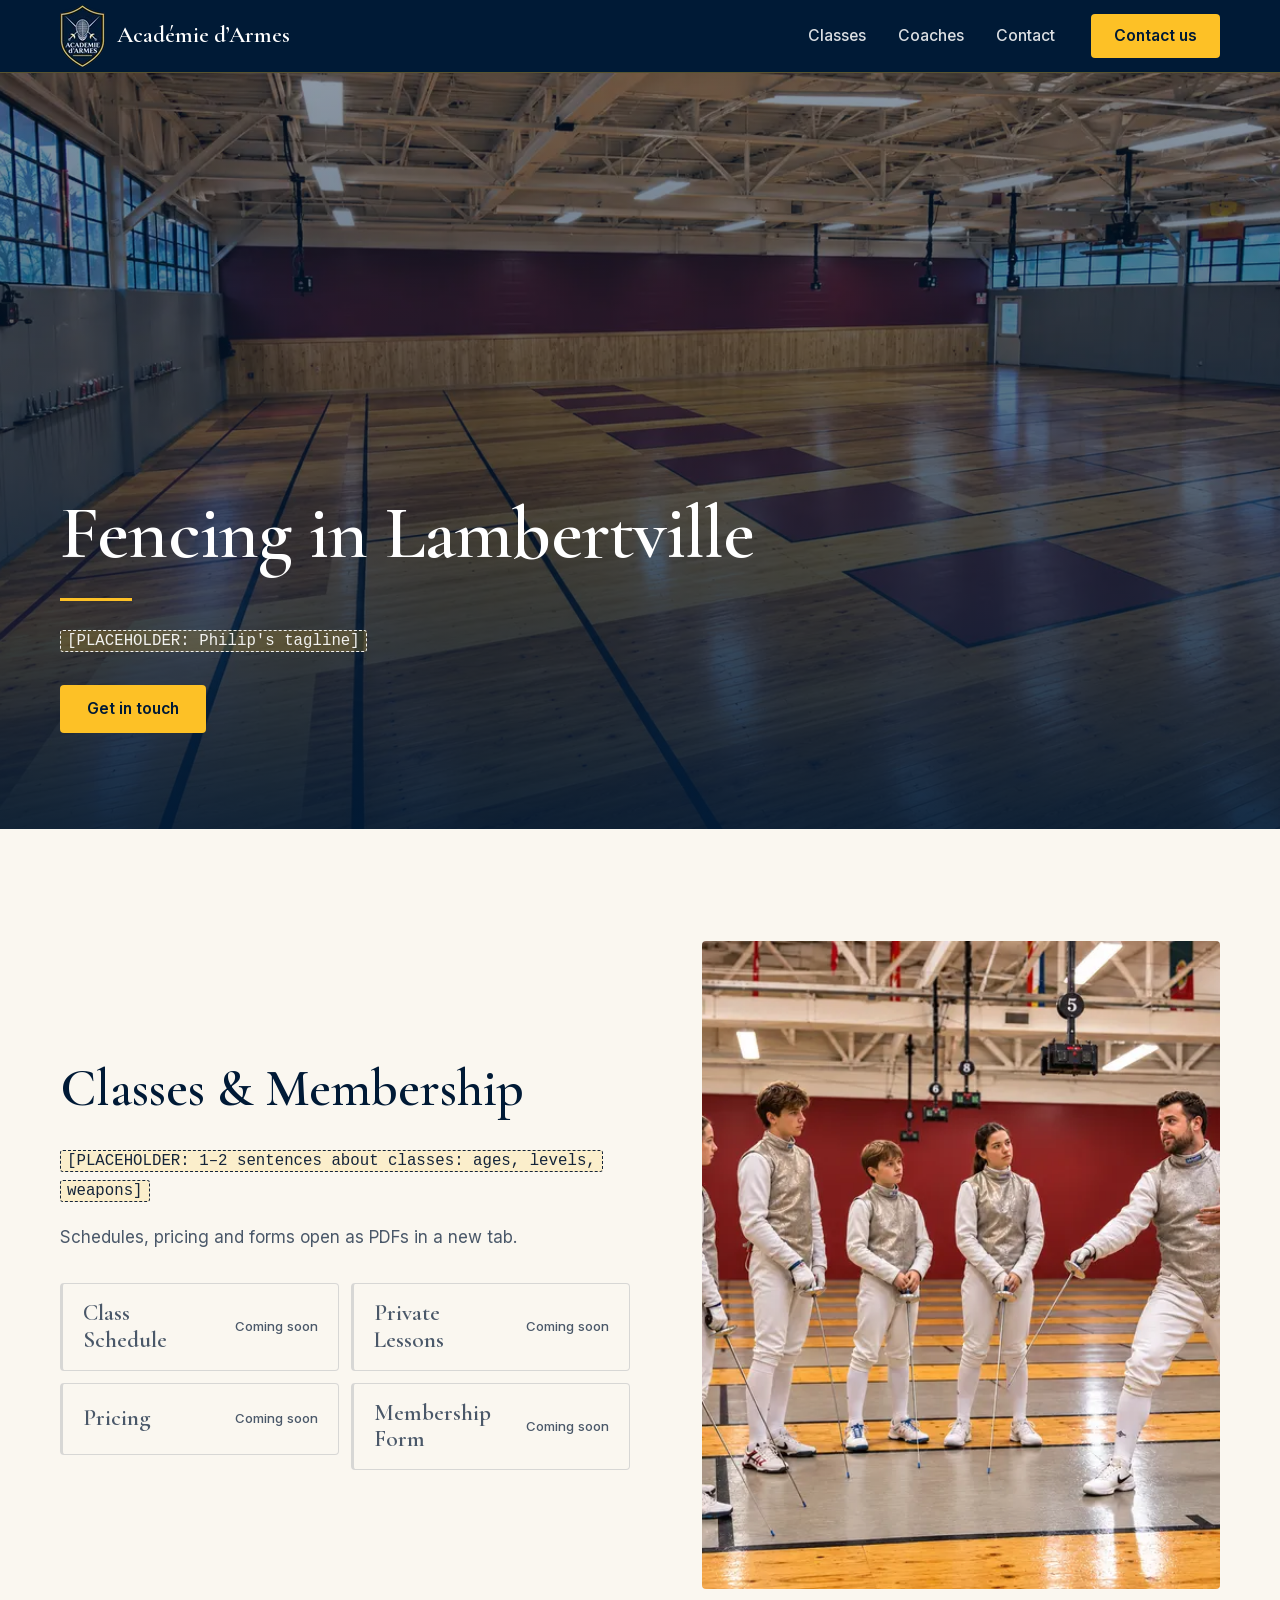
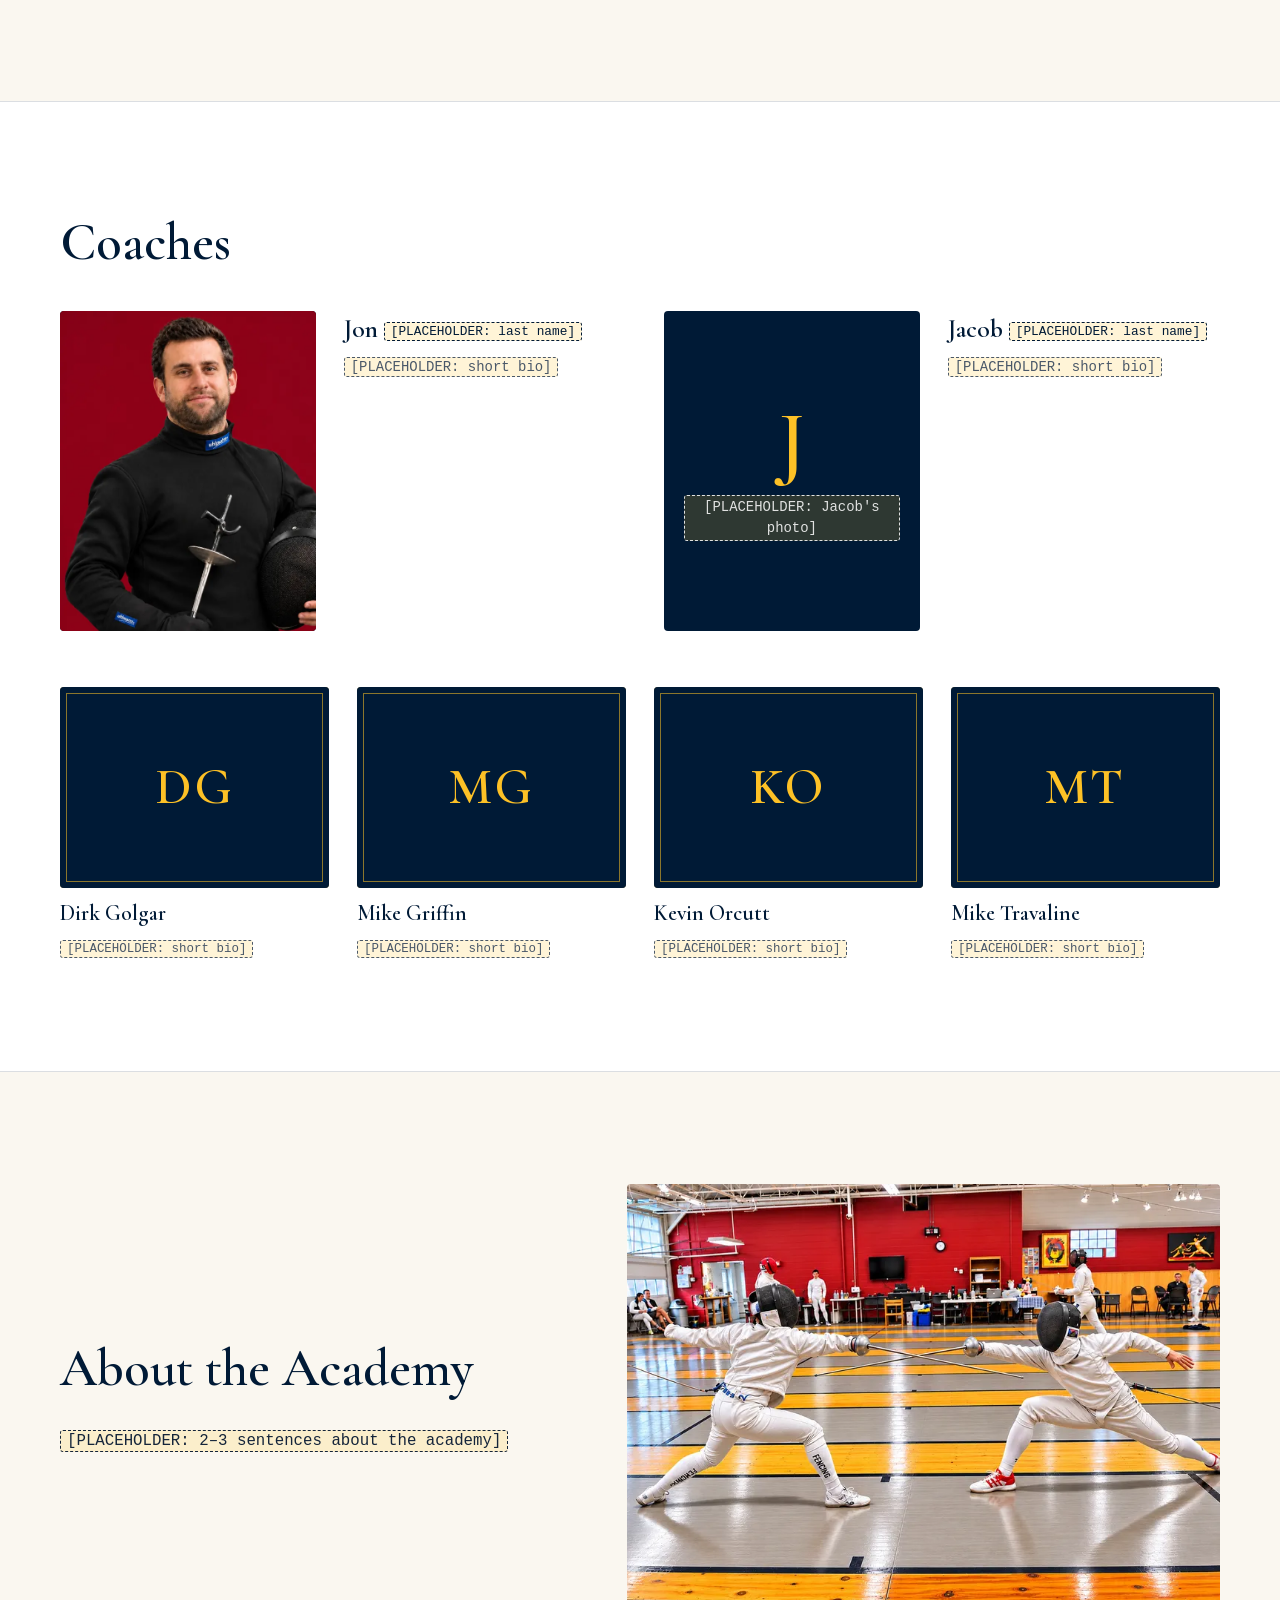
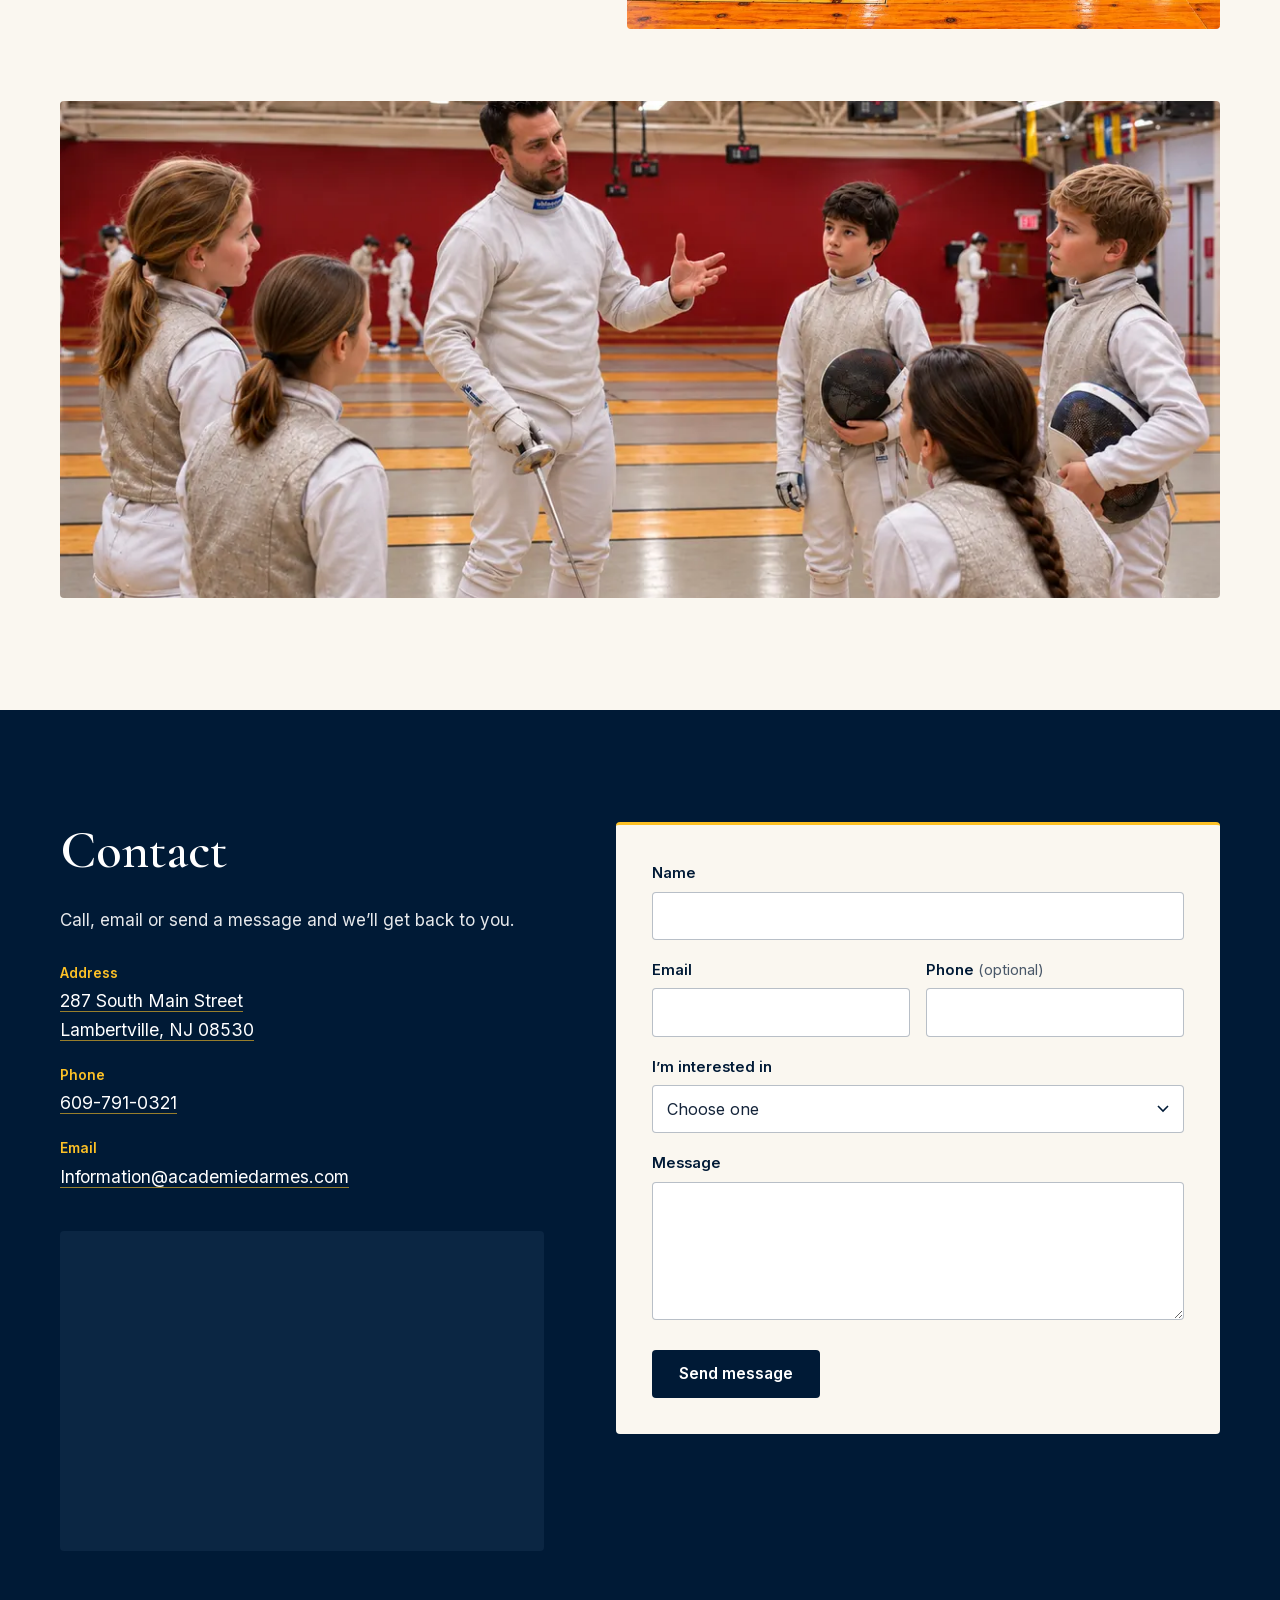
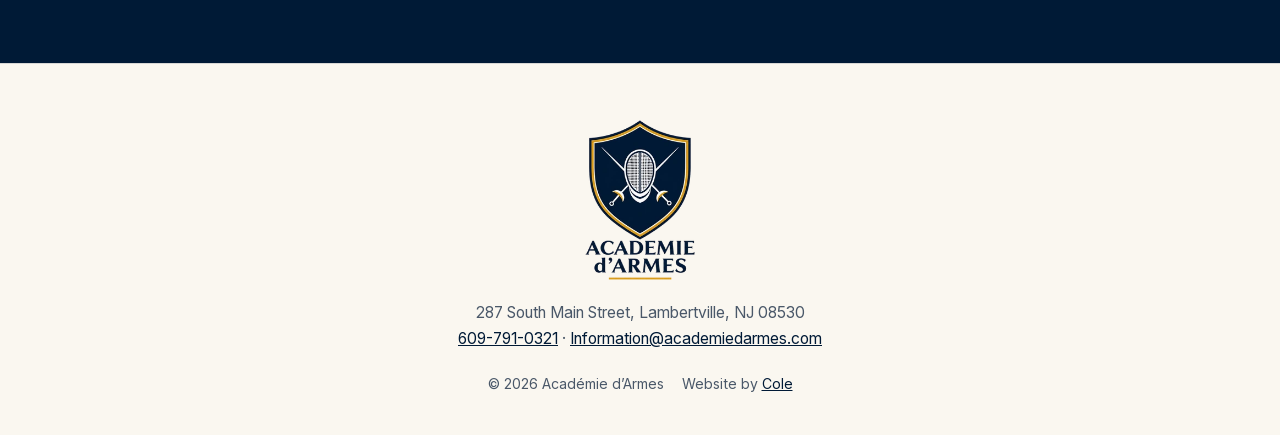
==== index.html @ bdf4c86f "Phase 1 single-page site for Académie d'Armes Header, hero, classes & membership docs, coaches, abou" ====
<!doctype html>
<html lang="en">
<head>
  <meta charset="utf-8">
  <meta name="viewport" content="width=device-width, initial-scale=1">
  <title>Fencing Classes in Lambertville, NJ | Académie d'Armes</title>
  <meta name="description" content="Académie d'Armes is a fencing academy at 287 South Main Street in Lambertville, NJ, offering group classes, private lessons and membership. Call 609-791-0321.">
  <link rel="canonical" href="https://academiedarmes.com/">
  <meta name="theme-color" content="#001A36">

  <!-- Open Graph / social share -->
  <meta property="og:type" content="website">
  <meta property="og:site_name" content="Académie d'Armes">
  <meta property="og:title" content="Fencing in Lambertville, NJ | Académie d'Armes">
  <meta property="og:description" content="Group classes, private lessons and membership at Académie d'Armes, 287 South Main Street, Lambertville, NJ.">
  <meta property="og:url" content="https://academiedarmes.com/">
  <meta property="og:image" content="https://academiedarmes.com/assets/img/og-share.jpg">
  <meta property="og:image:width" content="1200">
  <meta property="og:image:height" content="630">
  <meta property="og:image:alt" content="Académie d'Armes shield logo over the fencing hall">
  <meta name="twitter:card" content="summary_large_image">

  <!-- Icons -->
  <link rel="icon" type="image/png" sizes="32x32" href="/favicon-32.png">
  <link rel="icon" type="image/png" sizes="192x192" href="/icon-192.png">
  <link rel="apple-touch-icon" href="/apple-touch-icon.png">
  <link rel="manifest" href="/site.webmanifest">

  <!-- Fonts (self-hosted, see assets/fonts/) -->
  <link rel="preload" href="assets/fonts/cormorant-garamond-latin.woff2" as="font" type="font/woff2" crossorigin>
  <link rel="preload" href="assets/fonts/inter-latin.woff2" as="font" type="font/woff2" crossorigin>

  <link rel="preload" as="image" type="image/webp"
        imagesrcset="assets/img/facility-empty-gym-640.webp 640w, assets/img/facility-empty-gym-960.webp 960w, assets/img/facility-empty-gym-1280.webp 1280w, assets/img/facility-empty-gym-1672.webp 1672w"
        imagesizes="100vw" fetchpriority="high">
  <link rel="stylesheet" href="css/styles.css">

  <script type="application/ld+json">
  {
    "@context": "https://schema.org",
    "@type": "SportsActivityLocation",
    "name": "Académie d'Armes",
    "url": "https://academiedarmes.com/",
    "image": "https://academiedarmes.com/assets/img/og-share.jpg",
    "logo": "https://academiedarmes.com/assets/logo/logo-shield-transparent.png",
    "telephone": "+1-609-791-0321",
    "email": "Information@academiedarmes.com",
    "address": {
      "@type": "PostalAddress",
      "streetAddress": "287 South Main Street",
      "addressLocality": "Lambertville",
      "addressRegion": "NJ",
      "postalCode": "08530",
      "addressCountry": "US"
    },
    "hasMap": "https://www.google.com/maps/search/?api=1&query=287+South+Main+Street+Lambertville+NJ+08530"
  }
  </script>
</head>
<body>
  <a class="skip-link" href="#main">Skip to content</a>

  <!-- ===================== HEADER ===================== -->
  <header class="site-header" id="top">
    <div class="container header-inner">
      <a class="brand" href="#top" aria-label="Académie d'Armes, back to top">
        <img src="assets/img/logo-shield-128.webp"
             srcset="assets/img/logo-shield-64.webp 1x, assets/img/logo-shield-128.webp 2x, assets/img/logo-shield-192.webp 3x"
             width="45" height="64" alt="">
        <span class="brand-name">Académie d’Armes</span>
      </a>

      <button class="nav-toggle" type="button" aria-expanded="false" aria-controls="site-nav">
        <span class="nav-toggle-bars" aria-hidden="true"></span>
        <span class="visually-hidden">Menu</span>
      </button>

      <nav class="site-nav" id="site-nav" aria-label="Main">
        <ul>
          <li><a href="#classes">Classes</a></li>
          <li><a href="#coaches">Coaches</a></li>
          <li><a href="#contact">Contact</a></li>
        </ul>
        <a class="btn btn-gold header-cta" href="#contact">Contact us</a>
      </nav>
    </div>
  </header>

  <main id="main">

    <!-- ===================== HERO ===================== -->
    <section class="hero" aria-labelledby="hero-title">
      <img class="hero-img"
           src="assets/img/facility-empty-gym-1280.webp"
           srcset="assets/img/facility-empty-gym-640.webp 640w, assets/img/facility-empty-gym-960.webp 960w, assets/img/facility-empty-gym-1280.webp 1280w, assets/img/facility-empty-gym-1672.webp 1672w"
           sizes="100vw" width="1672" height="941" fetchpriority="high"
           alt="The fencing hall at Académie d'Armes: a wide wooden floor marked with fencing strips under high windows">
      <div class="container hero-content">
        <h1 id="hero-title">Fencing in Lambertville</h1>
        <span class="hero-rule" aria-hidden="true"></span>
        <p class="hero-tagline"><span class="ph">[PLACEHOLDER: Philip's tagline]</span></p>
        <a class="btn btn-gold" href="#contact">Get in touch</a>
      </div>
    </section>

    <!-- ===================== CLASSES & MEMBERSHIP ===================== -->
    <section class="section classes" id="classes" aria-labelledby="classes-title">
      <div class="container classes-grid">
        <div class="classes-copy">
          <h2 id="classes-title">Classes &amp; Membership</h2>
          <p class="lede"><span class="ph">[PLACEHOLDER: 1–2 sentences about classes: ages, levels, weapons]</span></p>
          <p class="muted">Schedules, pricing and forms open as PDFs in a new tab.</p>

          <!--
            Document buttons. To publish a document, drop the PDF into assets/docs/
            using the exact filename below. Missing files show "Coming soon" automatically.
          -->
          <ul class="doc-list">
            <li><a class="doc-link" href="assets/docs/schedule.pdf" target="_blank" rel="noopener" data-doc>
              <span class="doc-title">Class Schedule</span><span class="doc-status">PDF</span></a></li>
            <li><a class="doc-link" href="assets/docs/private-lessons.pdf" target="_blank" rel="noopener" data-doc>
              <span class="doc-title">Private Lessons</span><span class="doc-status">PDF</span></a></li>
            <li><a class="doc-link" href="assets/docs/pricing.pdf" target="_blank" rel="noopener" data-doc>
              <span class="doc-title">Pricing</span><span class="doc-status">PDF</span></a></li>
            <li><a class="doc-link" href="assets/docs/membership-form.pdf" target="_blank" rel="noopener" data-doc>
              <span class="doc-title">Membership Form</span><span class="doc-status">PDF</span></a></li>
          </ul>
        </div>

        <figure class="classes-photo">
          <img src="assets/img/coach-group-2-800.webp"
               srcset="assets/img/coach-group-2-480.webp 480w, assets/img/coach-group-2-800.webp 800w, assets/img/coach-group-2-1200.webp 1200w, assets/img/coach-group-2-1448.webp 1448w"
               sizes="(min-width: 960px) 520px, 100vw" width="1448" height="1086" loading="lazy" decoding="async"
               alt="A coach demonstrating technique to a line of young fencers in whites holding foils">
        </figure>
      </div>
    </section>

    <!-- ===================== COACHES ===================== -->
    <section class="section coaches" id="coaches" aria-labelledby="coaches-title">
      <div class="container">
        <h2 id="coaches-title">Coaches</h2>

        <!--
          COACH CARDS: edit names/bios directly below. Each card is one <article class="coach">.
          Photo cards use .coach-photo; cards without a photo use .coach-mono (initials).
        -->
        <div class="coach-grid coach-grid--lead">
          <article class="coach">
            <!-- TODO(Cole): headshot is UNCONFIRMED. It may be Jon or Jacob. Placed on Jon's card
                 until confirmed. If it's Jacob, move this <img> to Jacob's card. -->
            <div class="coach-photo">
              <img src="assets/img/coach-headshot-tbd-616.webp"
                   srcset="assets/img/coach-headshot-tbd-320.webp 320w, assets/img/coach-headshot-tbd-616.webp 616w"
                   sizes="(min-width: 700px) 340px, 90vw" width="616" height="890" loading="lazy" decoding="async"
                   alt="Coach portrait in a black fencing jacket, holding a foil and mask">
            </div>
            <h3>Jon <span class="ph">[PLACEHOLDER: last name]</span></h3>
            <p><span class="ph">[PLACEHOLDER: short bio]</span></p>
          </article>

          <article class="coach">
            <div class="coach-photo coach-photo--empty">
              <span class="mono-initials" aria-hidden="true">J</span>
              <span class="ph">[PLACEHOLDER: Jacob's photo]</span>
            </div>
            <h3>Jacob <span class="ph">[PLACEHOLDER: last name]</span></h3>
            <p><span class="ph">[PLACEHOLDER: short bio]</span></p>
          </article>
        </div>

        <div class="coach-grid coach-grid--rest">
          <article class="coach coach--small">
            <div class="coach-mono" aria-hidden="true">DG</div>
            <h3>Dirk Golgar</h3>
            <p><span class="ph">[PLACEHOLDER: short bio]</span></p>
          </article>
          <article class="coach coach--small">
            <div class="coach-mono" aria-hidden="true">MG</div>
            <h3>Mike Griffin</h3>
            <p><span class="ph">[PLACEHOLDER: short bio]</span></p>
          </article>
          <article class="coach coach--small">
            <div class="coach-mono" aria-hidden="true">KO</div>
            <h3>Kevin Orcutt</h3>
            <p><span class="ph">[PLACEHOLDER: short bio]</span></p>
          </article>
          <article class="coach coach--small">
            <div class="coach-mono" aria-hidden="true">MT</div>
            <h3>Mike Travaline</h3>
            <p><span class="ph">[PLACEHOLDER: short bio]</span></p>
          </article>
        </div>
      </div>
    </section>

    <!-- ===================== ABOUT ===================== -->
    <section class="section about" id="about" aria-labelledby="about-title">
      <div class="container about-grid">
        <div class="about-copy">
          <h2 id="about-title">About the Academy</h2>
          <p class="lede"><span class="ph">[PLACEHOLDER: 2–3 sentences about the academy]</span></p>
        </div>
        <figure class="about-photo">
          <img src="assets/img/fencers-lunge-800.webp"
               srcset="assets/img/fencers-lunge-480.webp 480w, assets/img/fencers-lunge-800.webp 800w, assets/img/fencers-lunge-1200.webp 1200w, assets/img/fencers-lunge-1448.webp 1448w"
               sizes="(min-width: 960px) 600px, 100vw" width="1448" height="1086" loading="lazy" decoding="async"
               alt="Two fencers in full gear lunging toward each other on a fencing strip">
        </figure>
      </div>
      <div class="container">
        <figure class="about-wide">
          <img src="assets/img/coach-group-1-1200.webp"
               srcset="assets/img/coach-group-1-480.webp 480w, assets/img/coach-group-1-800.webp 800w, assets/img/coach-group-1-1200.webp 1200w, assets/img/coach-group-1-1446.webp 1446w"
               sizes="(min-width: 1200px) 1120px, 100vw" width="1446" height="1087" loading="lazy" decoding="async"
               alt="A coach talking with a small group of young fencers in whites on the fencing floor">
        </figure>
      </div>
    </section>

    <!-- ===================== CONTACT ===================== -->
    <section class="section contact" id="contact" aria-labelledby="contact-title">
      <div class="container contact-grid">
        <div class="contact-info">
          <h2 id="contact-title">Contact</h2>
          <p>Call, email or send a message and we’ll get back to you.</p>
          <dl class="contact-list">
            <div>
              <dt>Address</dt>
              <dd><a href="https://www.google.com/maps/search/?api=1&amp;query=287+South+Main+Street+Lambertville+NJ+08530" target="_blank" rel="noopener">287 South Main Street<br>Lambertville, NJ 08530</a></dd>
            </div>
            <div>
              <dt>Phone</dt>
              <dd><a href="tel:+16097910321">609-791-0321</a></dd>
            </div>
            <div>
              <dt>Email</dt>
              <dd><a href="mailto:Information@academiedarmes.com">Information@academiedarmes.com</a></dd>
            </div>
          </dl>
        </div>

        <div class="contact-form-wrap">
          <form class="contact-form" id="contact-form" novalidate>
            <!-- Honeypot: humans never see or fill this. Web3Forms drops submissions where it's checked. -->
            <input type="checkbox" name="botcheck" class="hp" tabindex="-1" autocomplete="off" aria-hidden="true">

            <div class="field">
              <label for="f-name">Name</label>
              <input id="f-name" name="name" type="text" autocomplete="name" required>
              <p class="field-error" id="f-name-err" hidden></p>
            </div>
            <div class="field-row">
              <div class="field">
                <label for="f-email">Email</label>
                <input id="f-email" name="email" type="email" autocomplete="email" required>
                <p class="field-error" id="f-email-err" hidden></p>
              </div>
              <div class="field">
                <label for="f-phone">Phone <span class="optional">(optional)</span></label>
                <input id="f-phone" name="phone" type="tel" autocomplete="tel">
                <p class="field-error" id="f-phone-err" hidden></p>
              </div>
            </div>
            <div class="field">
              <label for="f-interest">I’m interested in</label>
              <select id="f-interest" name="interest" required>
                <option value="" selected disabled>Choose one</option>
                <option>Group classes</option>
                <option>Private lessons</option>
                <option>Membership</option>
                <option>Something else</option>
              </select>
              <p class="field-error" id="f-interest-err" hidden></p>
            </div>
            <div class="field">
              <label for="f-message">Message</label>
              <textarea id="f-message" name="message" rows="5" required></textarea>
              <p class="field-error" id="f-message-err" hidden></p>
            </div>

            <button class="btn btn-navy" type="submit">Send message</button>
            <p class="form-status" id="form-status" role="status" aria-live="polite" hidden></p>
          </form>
        </div>

        <div class="contact-map">
          <iframe title="Map of 287 South Main Street, Lambertville, NJ"
                  src="https://www.google.com/maps?q=287+South+Main+Street,+Lambertville,+NJ+08530&amp;output=embed"
                  loading="lazy" referrerpolicy="no-referrer-when-downgrade"></iframe>
        </div>
      </div>
    </section>
  </main>

  <!-- ===================== FOOTER ===================== -->
  <footer class="site-footer">
    <div class="container footer-inner">
      <img class="footer-logo" src="assets/img/logo-stacked-200.webp"
           srcset="assets/img/logo-stacked-200.webp 1x, assets/img/logo-stacked-400.webp 2x"
           width="120" height="175" loading="lazy" decoding="async" alt="Académie d'Armes">
      <address class="footer-contact">
        287 South Main Street, Lambertville, NJ 08530<br>
        <a href="tel:+16097910321">609-791-0321</a> · <a href="mailto:Information@academiedarmes.com">Information@academiedarmes.com</a>
      </address>
      <p class="footer-meta">
        <span>© <span id="year">2026</span> Académie d’Armes</span>
        <span class="footer-credit">Website by <a href="https://colecanbuildsites.com" target="_blank" rel="noopener">Cole</a></span>
      </p>
    </div>
  </footer>

  <script src="js/config.js"></script>
  <script src="js/main.js" defer></script>
</body>
</html>
---- css/styles.css ----
/* =========================================================
   Académie d'Armes: styles
   Colors sampled from the logo files:
     navy  #001A36  (shield field)
     gold  #FDC126  (shield border, on dark backgrounds)
     gold-deep #D99A18 (stacked logo rule, lines/borders on light backgrounds)
   ========================================================= */

:root {
  --navy: #001A36;
  --navy-90: #0B2643;
  --navy-80: #18324F;
  --gold: #FDC126;
  --gold-deep: #D99A18;
  --ivory: #FAF7F0;
  --white: #FFFFFF;
  --ink: #14243A;
  --muted: #4A5869;
  --line: rgba(0, 26, 54, 0.14);
  --error: #A3261C;

  --serif: "Cormorant Garamond", "Libre Caslon Text", Georgia, "Times New Roman", serif;
  --sans: "Inter", system-ui, -apple-system, "Segoe UI", Roboto, sans-serif;

  --container: 1160px;
  --gutter: 20px;
  --section-y: 72px;
  --radius: 4px;
  --header-h: 72px;
}

@media (min-width: 768px) {
  :root { --gutter: 32px; --section-y: 112px; }
}

/* ---------- Fonts (self-hosted variable fonts, latin subset, SIL Open Font License) ---------- */
@font-face {
  font-family: "Cormorant Garamond";
  font-style: normal;
  font-weight: 300 700;
  font-display: swap;
  src: url("../assets/fonts/cormorant-garamond-latin.woff2") format("woff2");
}
@font-face {
  font-family: "Inter";
  font-style: normal;
  font-weight: 100 900;
  font-display: swap;
  src: url("../assets/fonts/inter-latin.woff2") format("woff2");
}

/* ---------- Base ---------- */
*, *::before, *::after { box-sizing: border-box; }
html { scroll-behavior: smooth; scroll-padding-top: var(--header-h); -webkit-text-size-adjust: 100%; }
@media (prefers-reduced-motion: reduce) { html { scroll-behavior: auto; } }

body {
  margin: 0;
  background: var(--ivory);
  color: var(--ink);
  font-family: var(--sans);
  font-size: 1.0625rem;
  line-height: 1.65;
  -webkit-font-smoothing: antialiased;
}

img { display: block; max-width: 100%; height: auto; }
figure { margin: 0; }
a { color: inherit; }

h1, h2, h3 {
  font-family: var(--serif);
  font-weight: 600;
  line-height: 1.1;
  color: var(--navy);
  margin: 0 0 0.5em;
}
h1 { font-size: clamp(2.75rem, 8vw, 4.75rem); letter-spacing: -0.01em; }
h2 { font-size: clamp(2.25rem, 5vw, 3.25rem); }
h3 { font-size: 1.6rem; }
p { margin: 0 0 1em; }

.container {
  width: 100%;
  max-width: calc(var(--container) + var(--gutter) * 2);
  margin-inline: auto;
  padding-inline: var(--gutter);
}

.section { padding-block: var(--section-y); }
.lede { font-size: 1.2rem; line-height: 1.6; }
.muted { color: var(--muted); }

.visually-hidden {
  position: absolute !important; width: 1px; height: 1px; padding: 0; margin: -1px;
  overflow: hidden; clip: rect(0 0 0 0); white-space: nowrap; border: 0;
}

.skip-link {
  position: absolute; left: 12px; top: -60px; z-index: 100;
  background: var(--gold); color: var(--navy); padding: 10px 14px; font-weight: 600;
}
.skip-link:focus { top: 12px; }

:focus-visible { outline: 2px solid var(--gold-deep); outline-offset: 3px; }

/* Visible content placeholders, for Cole to fill in. */
.ph {
  display: inline;
  font-family: ui-monospace, SFMono-Regular, Menlo, monospace;
  font-size: 0.82em;
  font-weight: 400;
  letter-spacing: 0;
  line-height: 1.5;
  padding: 1px 6px;
  border: 1px dashed currentColor;
  border-radius: 3px;
  background: rgba(253, 193, 38, 0.18);
  -webkit-box-decoration-break: clone;
  box-decoration-break: clone;
}

/* ---------- Buttons ---------- */
.btn {
  display: inline-flex; align-items: center; justify-content: center;
  min-height: 48px; padding: 0 26px;
  font: 600 0.98rem/1 var(--sans);
  text-decoration: none; border: 1px solid transparent; border-radius: var(--radius);
  cursor: pointer; transition: background-color .2s, color .2s, border-color .2s;
}
.btn-gold { background: var(--gold); color: var(--navy); }
.btn-gold:hover { background: #FFD25A; }
.btn-navy { background: var(--navy); color: var(--white); }
.btn-navy:hover { background: var(--navy-80); }
.btn[disabled] { opacity: .6; cursor: progress; }

/* ---------- Header ---------- */
.site-header {
  position: sticky; top: 0; z-index: 50;
  background: var(--navy);
  color: var(--white);
  border-bottom: 1px solid rgba(253, 193, 38, 0.35);
}
.header-inner {
  display: flex; align-items: center; justify-content: space-between;
  min-height: var(--header-h);
  gap: 16px;
}
.brand { display: flex; align-items: center; gap: 12px; text-decoration: none; }
.brand img { width: 40px; height: auto; }
.brand-name { font-family: var(--serif); font-size: 1.45rem; font-weight: 600; color: var(--white); line-height: 1; }

.nav-toggle {
  display: inline-flex; align-items: center; justify-content: center;
  width: 48px; height: 48px; margin-right: -10px;
  background: none; border: 0; color: var(--white); cursor: pointer;
}
.nav-toggle-bars, .nav-toggle-bars::before, .nav-toggle-bars::after {
  display: block; width: 24px; height: 2px; background: currentColor; border-radius: 1px;
  transition: transform .25s, opacity .2s;
}
.nav-toggle-bars { position: relative; }
.nav-toggle-bars::before, .nav-toggle-bars::after { content: ""; position: absolute; left: 0; }
.nav-toggle-bars::before { top: -7px; }
.nav-toggle-bars::after { top: 7px; }
.nav-toggle[aria-expanded="true"] .nav-toggle-bars { background: transparent; }
.nav-toggle[aria-expanded="true"] .nav-toggle-bars::before { transform: translateY(7px) rotate(45deg); }
.nav-toggle[aria-expanded="true"] .nav-toggle-bars::after { transform: translateY(-7px) rotate(-45deg); }

.site-nav {
  position: absolute; left: 0; right: 0; top: 100%;
  background: var(--navy);
  border-bottom: 1px solid rgba(253, 193, 38, 0.35);
  padding: 8px var(--gutter) 24px;
  display: none;
}
.site-nav.is-open { display: block; }
.site-nav ul { list-style: none; margin: 0 0 16px; padding: 0; }
.site-nav li a {
  display: block; padding: 14px 0;
  font-family: var(--serif); font-size: 1.6rem; font-weight: 500;
  color: var(--white); text-decoration: none;
  border-bottom: 1px solid rgba(255, 255, 255, 0.1);
}
.site-nav .header-cta { width: 100%; }

@media (min-width: 860px) {
  .nav-toggle { display: none; }
  .site-nav {
    position: static; display: flex !important; align-items: center; gap: 36px;
    padding: 0; background: none; border: 0;
  }
  .site-nav ul { display: flex; gap: 32px; margin: 0; }
  .site-nav li a {
    padding: 6px 0; border: 0;
    font-family: var(--sans); font-size: 0.98rem; font-weight: 500;
    color: rgba(255, 255, 255, 0.86);
  }
  .site-nav li a:hover { color: var(--gold); }
  .site-nav .header-cta { width: auto; min-height: 44px; padding: 0 22px; }
  .brand img { width: 45px; }
}

/* ---------- Hero ---------- */
.hero {
  position: relative;
  min-height: min(78svh, 680px);
  display: flex; align-items: flex-end;
  background: var(--navy);
  color: var(--white);
  overflow: hidden;
}
.hero-img {
  position: absolute; inset: 0;
  width: 100%; height: 100%; object-fit: cover; object-position: 50% 60%;
}
.hero::after {
  content: ""; position: absolute; inset: 0;
  background: linear-gradient(to top, rgba(0, 26, 54, 0.92) 0%, rgba(0, 26, 54, 0.62) 55%, rgba(0, 26, 54, 0.45) 100%);
}
.hero-content { position: relative; z-index: 1; padding-block: 72px 64px; }
.hero h1 { color: var(--white); margin-bottom: 0.3em; }
.hero-rule { display: block; width: 72px; height: 3px; background: var(--gold); margin-bottom: 22px; }
.hero-tagline { font-size: 1.2rem; max-width: 36ch; margin-bottom: 30px; color: rgba(255, 255, 255, 0.92); }
@media (min-width: 768px) {
  .hero { min-height: min(84vh, 760px); }
  .hero-content { padding-block: 120px 96px; }
}

/* ---------- Classes ---------- */
.classes-grid { display: grid; gap: 48px; }
.doc-list {
  list-style: none; padding: 0; margin: 32px 0 0;
  display: grid; gap: 12px;
}
.doc-link {
  display: flex; align-items: center; justify-content: space-between; gap: 16px;
  min-height: 72px; padding: 16px 20px;
  background: var(--white);
  border: 1px solid var(--line);
  border-left: 3px solid var(--navy);
  border-radius: var(--radius);
  text-decoration: none;
  transition: border-color .2s, background-color .2s;
}
.doc-link:hover { border-color: var(--gold-deep); border-left-color: var(--gold-deep); }
.doc-title { font-family: var(--serif); font-size: 1.45rem; font-weight: 600; color: var(--navy); line-height: 1.15; }
.doc-status {
  flex-shrink: 0;
  font-size: 0.82rem; font-weight: 600; color: var(--navy);
  display: inline-flex; align-items: center; gap: 6px;
}
.doc-status::after { content: "↗"; font-size: 1rem; }
.doc-link.is-missing { background: transparent; border-left-color: var(--line); cursor: default; }
.doc-link.is-missing:hover { border-color: var(--line); }
.doc-link.is-missing .doc-title { color: var(--muted); }
.doc-link.is-missing .doc-status { color: var(--muted); font-weight: 500; }
.doc-link.is-missing .doc-status::after { content: none; }

.classes-photo img { width: 100%; border-radius: var(--radius); aspect-ratio: 4 / 3; object-fit: cover; }

@media (min-width: 600px) {
  .doc-list { grid-template-columns: 1fr 1fr; }
}
@media (min-width: 960px) {
  .classes-grid { grid-template-columns: 1.1fr 1fr; gap: 72px; align-items: center; }
  .classes-photo img { aspect-ratio: 4 / 5; }
}

/* ---------- Coaches ---------- */
.coaches { background: var(--white); border-block: 1px solid var(--line); }
.coaches h2 { margin-bottom: 40px; }
.coach-grid { display: grid; gap: 40px 28px; }
.coach-grid--lead { grid-template-columns: 1fr; margin-bottom: 56px; }
.coach-grid--rest { grid-template-columns: 1fr 1fr; }
.coach h3 { margin: 18px 0 8px; }
.coach p { color: var(--muted); margin: 0; }
.coach--small h3 { font-size: 1.35rem; margin-top: 14px; }
.coach--small p { font-size: 0.95rem; }

.coach-photo {
  aspect-ratio: 4 / 5; overflow: hidden; border-radius: var(--radius);
  background: var(--navy);
}
.coach-photo img { width: 100%; height: 100%; object-fit: cover; object-position: 50% 15%; }
.coach-photo--empty {
  display: flex; flex-direction: column; align-items: center; justify-content: center; gap: 14px;
  color: rgba(255, 255, 255, 0.85); text-align: center; padding: 20px;
}
.mono-initials, .coach-mono {
  font-family: var(--serif); font-weight: 600; color: var(--gold);
}
.mono-initials { font-size: 5rem; line-height: 1; }
.coach-mono {
  display: flex; align-items: center; justify-content: center;
  aspect-ratio: 4 / 3; border-radius: var(--radius);
  background: var(--navy);
  box-shadow: inset 0 0 0 6px var(--navy), inset 0 0 0 7px rgba(253, 193, 38, 0.55);
  font-size: clamp(2.4rem, 9vw, 3.2rem); letter-spacing: 0.04em;
}

@media (max-width: 639px) {
  .coach-grid--lead .coach-photo { aspect-ratio: 1 / 1; }
}
@media (min-width: 640px) {
  .coach-grid--lead { grid-template-columns: 1fr 1fr; gap: 40px; }
}
.coach h3 .ph { font-size: 0.5em; vertical-align: middle; }

@media (min-width: 960px) {
  .coach-grid--lead { gap: 48px; }
  .coach-grid--lead .coach {
    display: grid; grid-template-columns: minmax(200px, 46%) 1fr; grid-template-rows: auto 1fr; gap: 0 28px; align-items: start;
  }
  .coach-grid--lead .coach h3 { margin-top: 4px; }
  .coach-grid--lead .coach-photo { grid-row: span 2; }
  .coach-grid--rest { grid-template-columns: repeat(4, 1fr); }
}

/* ---------- About ---------- */
.about-grid { display: grid; gap: 40px; margin-bottom: 40px; }
.about-photo img, .about-wide img { width: 100%; border-radius: var(--radius); object-fit: cover; }
.about-photo img { aspect-ratio: 4 / 3; }
.about-wide img { aspect-ratio: 4 / 3; object-position: 50% 40%; }
@media (min-width: 960px) {
  .about-grid { grid-template-columns: 1fr 1.2fr; gap: 72px; align-items: center; margin-bottom: 72px; }
  .about-copy { max-width: 46ch; }
  .about-wide img { aspect-ratio: 21 / 9; object-position: 50% 30%; }
}

/* ---------- Contact ---------- */
.contact { background: var(--navy); color: rgba(255, 255, 255, 0.9); }
.contact h2 { color: var(--white); }
.contact-grid {
  display: grid; gap: 40px;
  grid-template-areas: "info" "form" "map";
}
.contact-info { grid-area: info; }
.contact-form-wrap { grid-area: form; }
.contact-map { grid-area: map; }

.contact-list { margin: 28px 0 0; display: grid; gap: 20px; }
.contact-list dt {
  font-size: 0.85rem; font-weight: 600; color: var(--gold); margin-bottom: 2px;
}
.contact-list dd { margin: 0; font-size: 1.1rem; }
.contact-list a { color: var(--white); text-decoration-color: rgba(253, 193, 38, 0.6); text-underline-offset: 4px; word-break: break-word; }
.contact-list a:hover { text-decoration-color: var(--gold); }

.contact-map iframe {
  display: block; width: 100%; height: 300px; border: 0; border-radius: var(--radius);
  background: var(--navy-90);
}

.contact-form {
  background: var(--ivory); color: var(--ink);
  border-radius: var(--radius); padding: 24px 20px;
  border-top: 3px solid var(--gold);
}
@media (min-width: 600px) { .contact-form { padding: 36px; } }

.field { margin-bottom: 18px; }
.field-row { display: grid; gap: 0 16px; }
@media (min-width: 600px) { .field-row { grid-template-columns: 1fr 1fr; } }
.field label { display: block; font-size: 0.92rem; font-weight: 600; margin-bottom: 6px; color: var(--navy); }
.optional { font-weight: 400; color: var(--muted); }
.field input, .field select, .field textarea {
  width: 100%; min-height: 48px; padding: 12px 14px;
  font: 400 1rem/1.4 var(--sans); color: var(--ink);
  background: var(--white);
  border: 1px solid rgba(0, 26, 54, 0.28); border-radius: var(--radius);
  appearance: none; -webkit-appearance: none;
}
.field select {
  background-image: url("data:image/svg+xml,%3Csvg xmlns='http://www.w3.org/2000/svg' width='12' height='8' viewBox='0 0 12 8'%3E%3Cpath d='M1 1l5 5 5-5' fill='none' stroke='%23001A36' stroke-width='1.6'/%3E%3C/svg%3E");
  background-repeat: no-repeat; background-position: right 14px center; padding-right: 40px;
}
.field textarea { resize: vertical; min-height: 130px; }
.field input:focus, .field select:focus, .field textarea:focus {
  outline: none; border-color: var(--navy); box-shadow: 0 0 0 3px rgba(217, 154, 24, 0.35);
}
.field [aria-invalid="true"] { border-color: var(--error); }
.field-error { color: var(--error); font-size: 0.88rem; margin: 6px 0 0; }

.contact-form .btn { width: 100%; margin-top: 4px; }
@media (min-width: 600px) { .contact-form .btn { width: auto; } }

.form-status { margin: 18px 0 0; padding: 14px 16px; border-radius: var(--radius); font-weight: 500; }
.form-status.is-success { background: #E9F1E6; color: #1F4D1A; border: 1px solid #B9D3B1; }
.form-status.is-error { background: #F8E7E5; color: var(--error); border: 1px solid #E5BDB8; }

.hp { position: absolute; left: -9999px; width: 1px; height: 1px; opacity: 0; }

@media (min-width: 960px) {
  .contact-grid {
    grid-template-columns: 1fr 1.25fr; gap: 40px 72px;
    grid-template-areas: "info form" "map form";
    align-items: start;
  }
  .contact-map iframe { height: 320px; }
}

/* ---------- Footer ---------- */
.site-footer { padding-block: 56px 40px; background: var(--ivory); border-top: 1px solid var(--line); }
.footer-inner { display: grid; gap: 20px; justify-items: center; text-align: center; }
.footer-logo { width: 110px; }
.footer-contact { font-style: normal; color: var(--muted); font-size: 0.98rem; }
.footer-contact a { color: var(--navy); }
.footer-meta { color: var(--muted); font-size: 0.88rem; margin: 0; display: flex; flex-wrap: wrap; gap: 6px 18px; justify-content: center; }
.footer-credit a { color: var(--navy); }
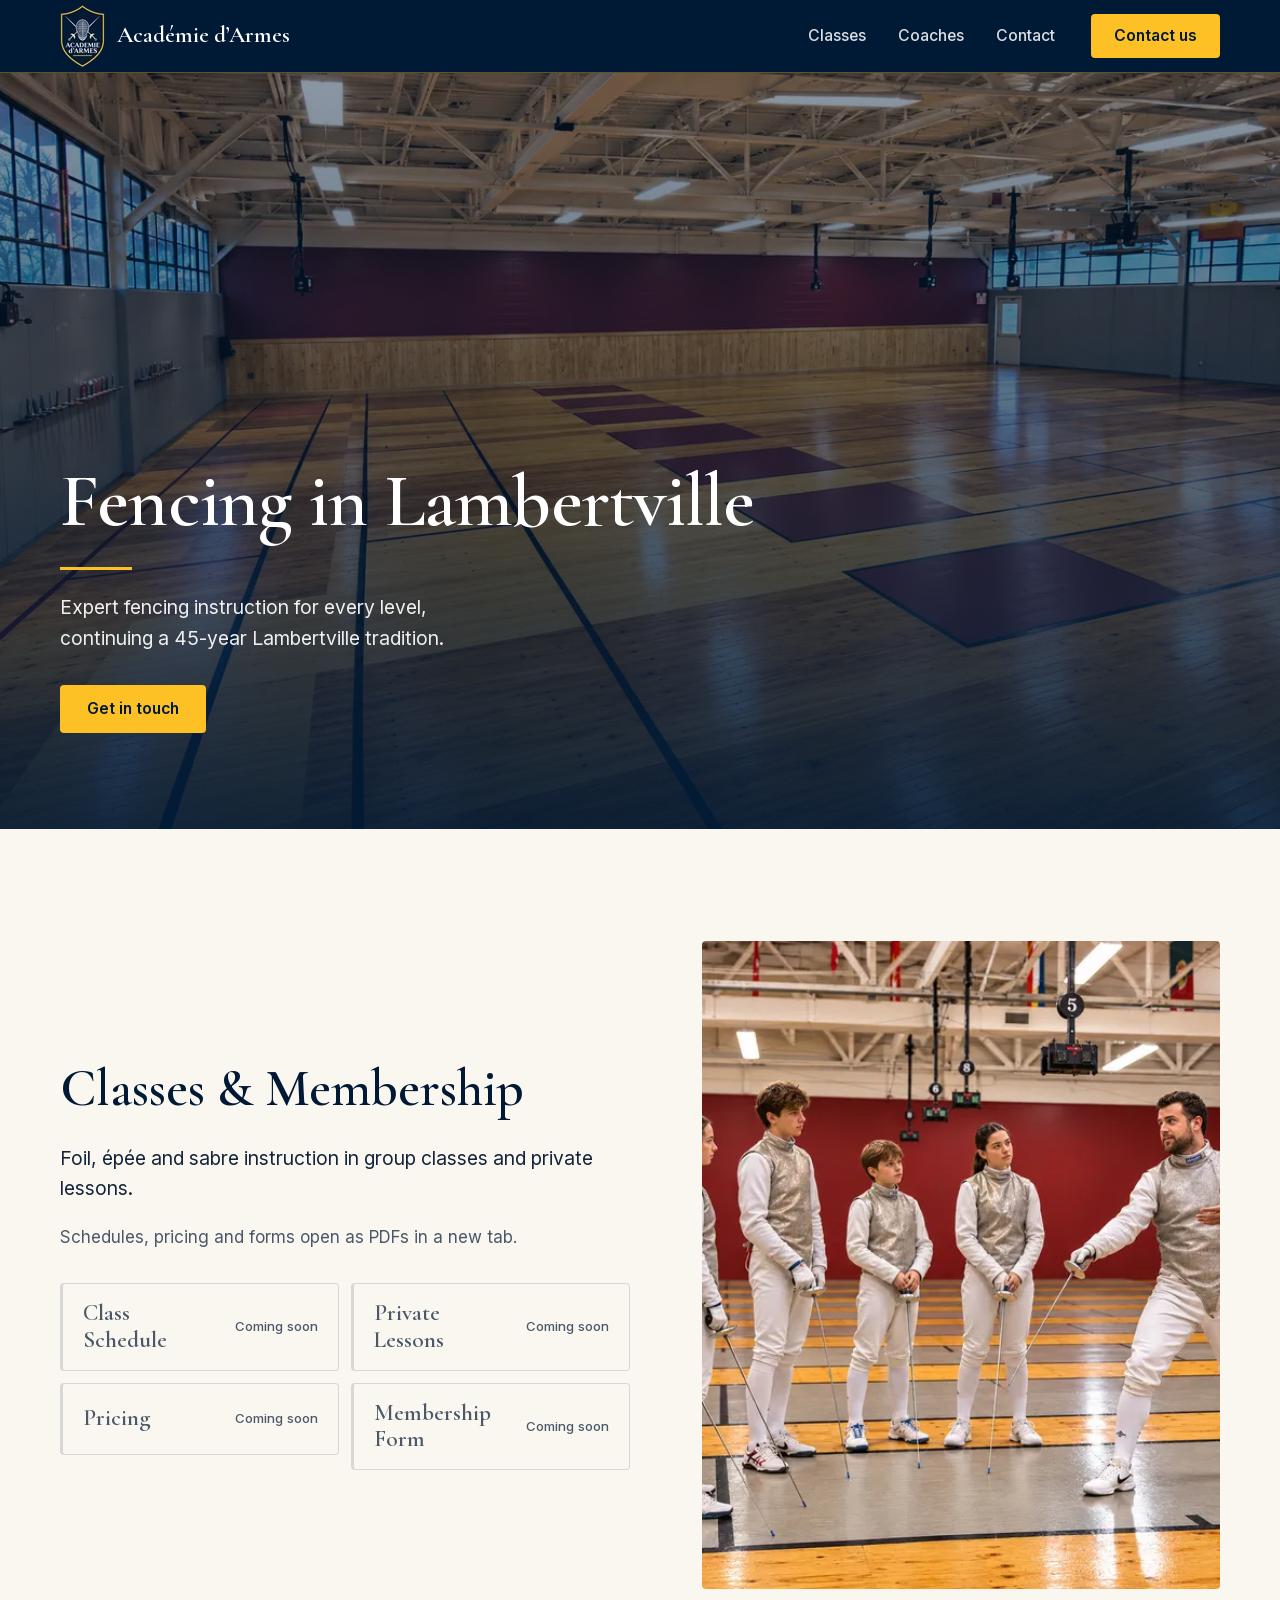
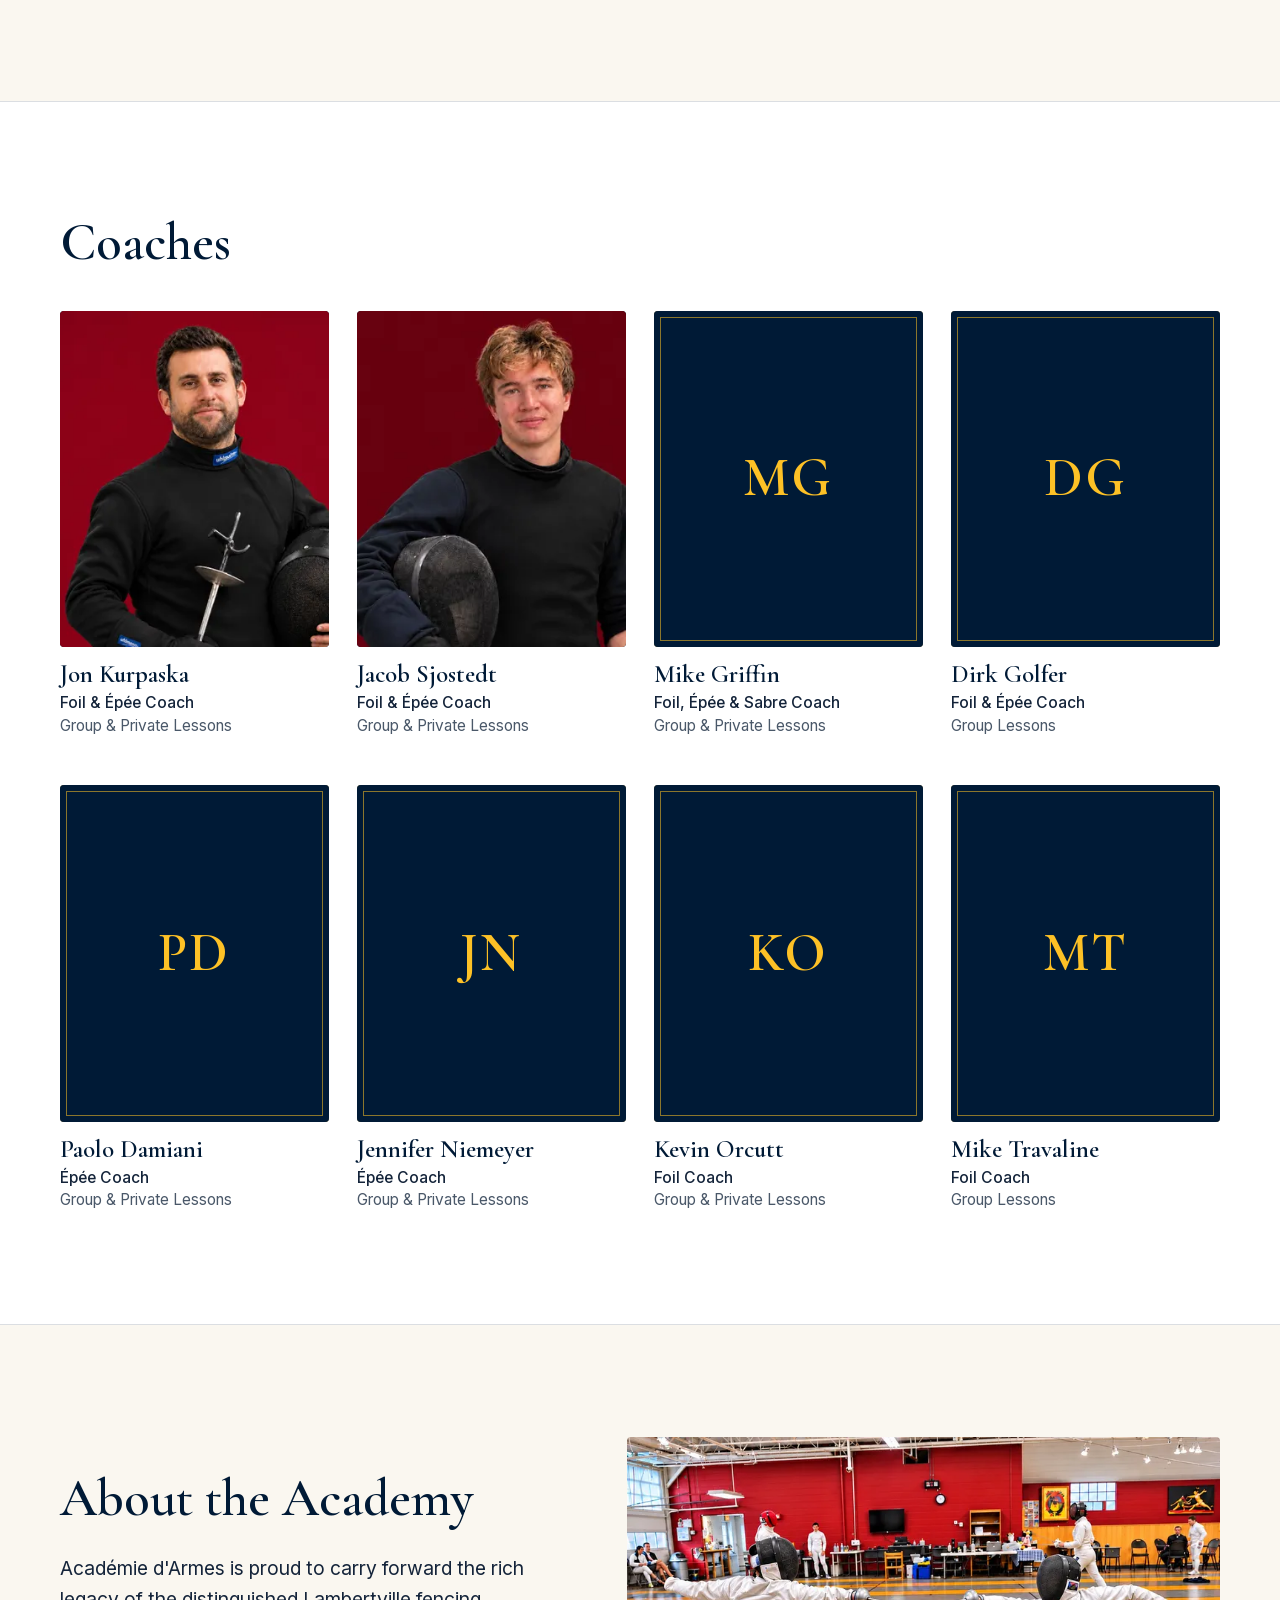
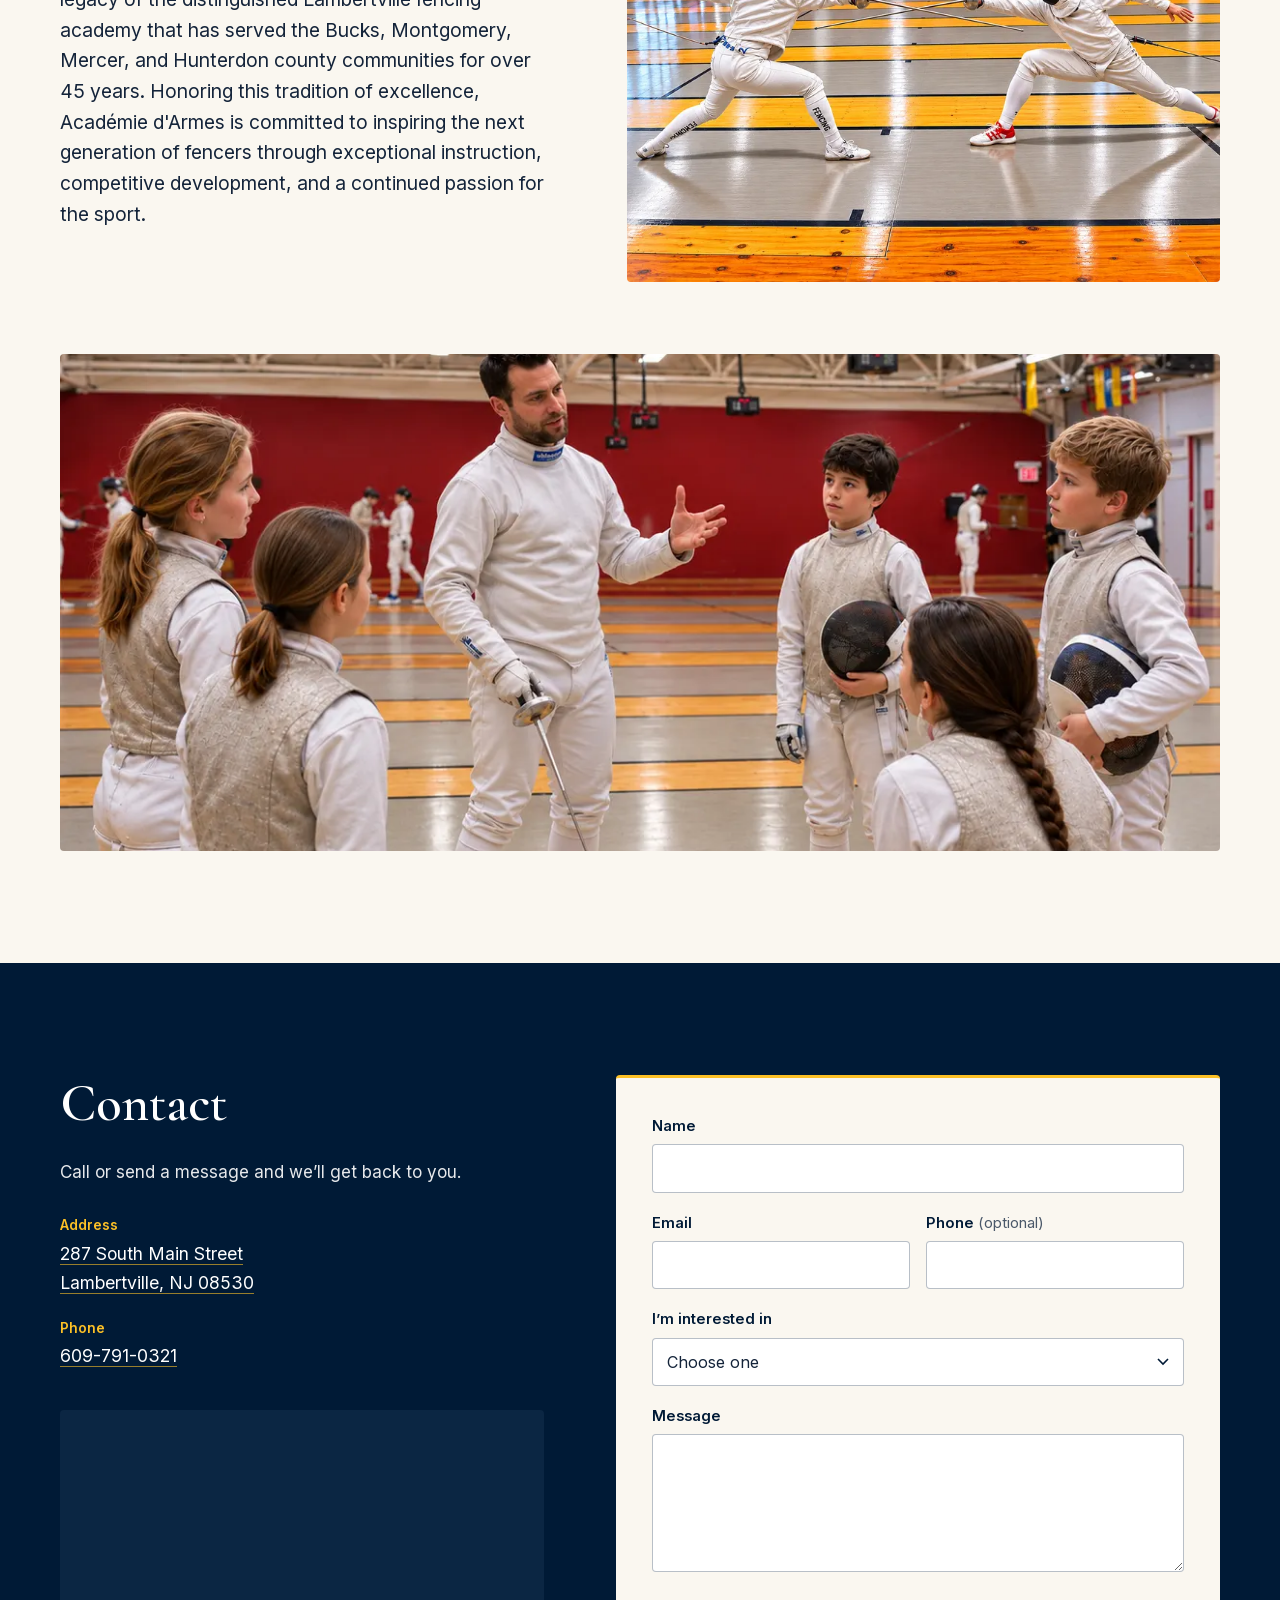
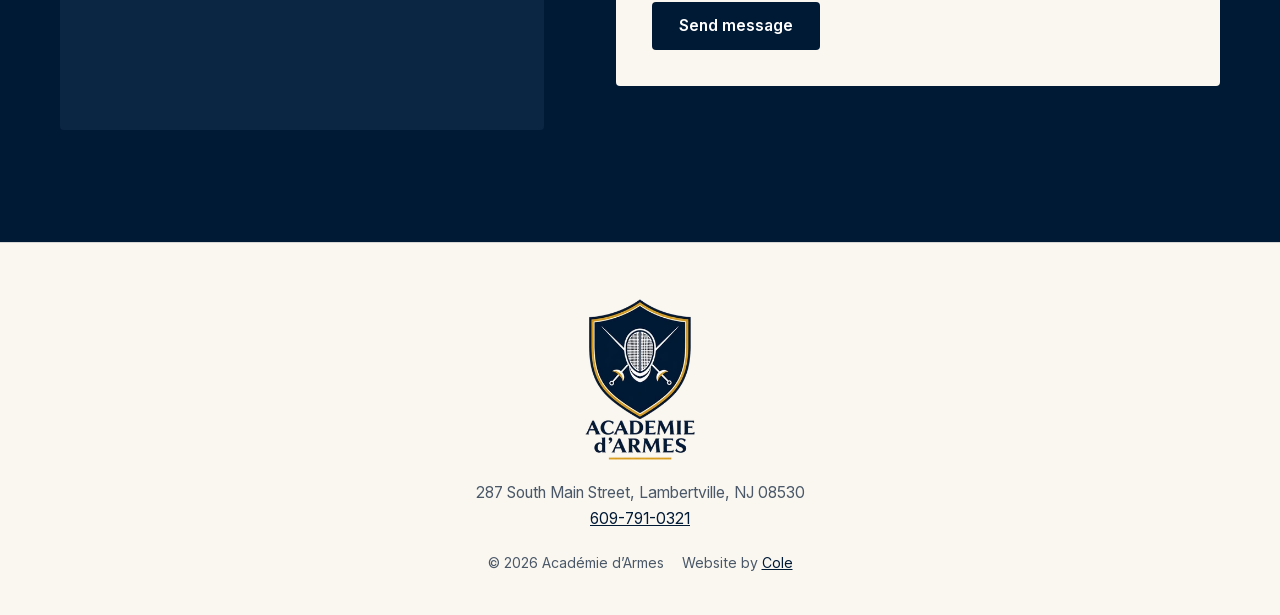
==== commit d56fefff: "Add Philip's final content: 8 coaches, copy, no email - Coaches: 8 cards with name, role and lesson " ====
--- a/index.html
+++ b/index.html
@@ -44,7 +44,6 @@
     "image": "https://academiedarmes.com/assets/img/og-share.jpg",
     "logo": "https://academiedarmes.com/assets/logo/logo-shield-transparent.png",
     "telephone": "+1-609-791-0321",
-    "email": "Information@academiedarmes.com",
     "address": {
       "@type": "PostalAddress",
       "streetAddress": "287 South Main Street",
@@ -98,7 +97,7 @@
       <div class="container hero-content">
         <h1 id="hero-title">Fencing in Lambertville</h1>
         <span class="hero-rule" aria-hidden="true"></span>
-        <p class="hero-tagline"><span class="ph">[PLACEHOLDER: Philip's tagline]</span></p>
+        <p class="hero-tagline">Expert fencing instruction for every level, continuing a 45-year Lambertville tradition.</p>
         <a class="btn btn-gold" href="#contact">Get in touch</a>
       </div>
     </section>
@@ -108,7 +107,7 @@
       <div class="container classes-grid">
         <div class="classes-copy">
           <h2 id="classes-title">Classes &amp; Membership</h2>
-          <p class="lede"><span class="ph">[PLACEHOLDER: 1–2 sentences about classes: ages, levels, weapons]</span></p>
+          <p class="lede">Foil, épée and sabre instruction in group classes and private lessons.</p>
           <p class="muted">Schedules, pricing and forms open as PDFs in a new tab.</p>
 
           <!--
@@ -142,53 +141,61 @@
         <h2 id="coaches-title">Coaches</h2>
 
         <!--
-          COACH CARDS: edit names/bios directly below. Each card is one <article class="coach">.
-          Photo cards use .coach-photo; cards without a photo use .coach-mono (initials).
+          COACH CARDS: one <article class="coach"> per coach, in display order.
+          Adding a photo is a ONE-LINE SWAP. Replace the initials line, e.g.
+            <div class="coach-pic coach-pic--initials" aria-hidden="true">MG</div>
+          with
+            <img class="coach-pic" src="assets/img/coach-mike-griffin-600.webp" width="600" height="750" loading="lazy" decoding="async" alt="Mike Griffin">
+          Photos should be portrait 4:5 (600x750 WebP), like Jon's and Jacob's.
         -->
-        <div class="coach-grid coach-grid--lead">
-          <article class="coach">
-            <!-- TODO(Cole): headshot is UNCONFIRMED. It may be Jon or Jacob. Placed on Jon's card
-                 until confirmed. If it's Jacob, move this <img> to Jacob's card. -->
-            <div class="coach-photo">
-              <img src="assets/img/coach-headshot-tbd-616.webp"
-                   srcset="assets/img/coach-headshot-tbd-320.webp 320w, assets/img/coach-headshot-tbd-616.webp 616w"
-                   sizes="(min-width: 700px) 340px, 90vw" width="616" height="890" loading="lazy" decoding="async"
-                   alt="Coach portrait in a black fencing jacket, holding a foil and mask">
-            </div>
-            <h3>Jon <span class="ph">[PLACEHOLDER: last name]</span></h3>
-            <p><span class="ph">[PLACEHOLDER: short bio]</span></p>
-          </article>
-
-          <article class="coach">
-            <div class="coach-photo coach-photo--empty">
-              <span class="mono-initials" aria-hidden="true">J</span>
-              <span class="ph">[PLACEHOLDER: Jacob's photo]</span>
-            </div>
-            <h3>Jacob <span class="ph">[PLACEHOLDER: last name]</span></h3>
-            <p><span class="ph">[PLACEHOLDER: short bio]</span></p>
-          </article>
-        </div>
-
-        <div class="coach-grid coach-grid--rest">
-          <article class="coach coach--small">
-            <div class="coach-mono" aria-hidden="true">DG</div>
-            <h3>Dirk Golgar</h3>
-            <p><span class="ph">[PLACEHOLDER: short bio]</span></p>
-          </article>
-          <article class="coach coach--small">
-            <div class="coach-mono" aria-hidden="true">MG</div>
+        <div class="coach-grid">
+          <article class="coach">
+            <img class="coach-pic" src="assets/img/coach-jon-kurpaska-600.webp" srcset="assets/img/coach-jon-kurpaska-320.webp 320w, assets/img/coach-jon-kurpaska-600.webp 600w" sizes="(min-width: 960px) 270px, (min-width: 600px) 30vw, 46vw" width="600" height="750" loading="lazy" decoding="async" alt="Jon Kurpaska">
+            <h3>Jon Kurpaska</h3>
+            <p class="coach-role">Foil &amp; Épée Coach</p>
+            <p class="coach-lessons">Group &amp; Private Lessons</p>
+          </article>
+          <article class="coach">
+            <img class="coach-pic" src="assets/img/coach-jacob-sjostedt-600.webp" srcset="assets/img/coach-jacob-sjostedt-320.webp 320w, assets/img/coach-jacob-sjostedt-600.webp 600w" sizes="(min-width: 960px) 270px, (min-width: 600px) 30vw, 46vw" width="600" height="750" loading="lazy" decoding="async" alt="Jacob Sjostedt">
+            <h3>Jacob Sjostedt</h3>
+            <p class="coach-role">Foil &amp; Épée Coach</p>
+            <p class="coach-lessons">Group &amp; Private Lessons</p>
+          </article>
+          <article class="coach">
+            <div class="coach-pic coach-pic--initials" aria-hidden="true">MG</div>
             <h3>Mike Griffin</h3>
-            <p><span class="ph">[PLACEHOLDER: short bio]</span></p>
-          </article>
-          <article class="coach coach--small">
-            <div class="coach-mono" aria-hidden="true">KO</div>
+            <p class="coach-role">Foil, Épée &amp; Sabre Coach</p>
+            <p class="coach-lessons">Group &amp; Private Lessons</p>
+          </article>
+          <article class="coach">
+            <div class="coach-pic coach-pic--initials" aria-hidden="true">DG</div>
+            <h3>Dirk Golfer</h3>
+            <p class="coach-role">Foil &amp; Épée Coach</p>
+            <p class="coach-lessons">Group Lessons</p>
+          </article>
+          <article class="coach">
+            <div class="coach-pic coach-pic--initials" aria-hidden="true">PD</div>
+            <h3>Paolo Damiani</h3>
+            <p class="coach-role">Épée Coach</p>
+            <p class="coach-lessons">Group &amp; Private Lessons</p>
+          </article>
+          <article class="coach">
+            <div class="coach-pic coach-pic--initials" aria-hidden="true">JN</div>
+            <h3>Jennifer Niemeyer</h3>
+            <p class="coach-role">Épée Coach</p>
+            <p class="coach-lessons">Group &amp; Private Lessons</p>
+          </article>
+          <article class="coach">
+            <div class="coach-pic coach-pic--initials" aria-hidden="true">KO</div>
             <h3>Kevin Orcutt</h3>
-            <p><span class="ph">[PLACEHOLDER: short bio]</span></p>
-          </article>
-          <article class="coach coach--small">
-            <div class="coach-mono" aria-hidden="true">MT</div>
+            <p class="coach-role">Foil Coach</p>
+            <p class="coach-lessons">Group &amp; Private Lessons</p>
+          </article>
+          <article class="coach">
+            <div class="coach-pic coach-pic--initials" aria-hidden="true">MT</div>
             <h3>Mike Travaline</h3>
-            <p><span class="ph">[PLACEHOLDER: short bio]</span></p>
+            <p class="coach-role">Foil Coach</p>
+            <p class="coach-lessons">Group Lessons</p>
           </article>
         </div>
       </div>
@@ -199,7 +206,7 @@
       <div class="container about-grid">
         <div class="about-copy">
           <h2 id="about-title">About the Academy</h2>
-          <p class="lede"><span class="ph">[PLACEHOLDER: 2–3 sentences about the academy]</span></p>
+          <p class="lede">Académie d'Armes is proud to carry forward the rich legacy of the distinguished Lambertville fencing academy that has served the Bucks, Montgomery, Mercer, and Hunterdon county communities for over 45 years. Honoring this tradition of excellence, Académie d'Armes is committed to inspiring the next generation of fencers through exceptional instruction, competitive development, and a continued passion for the sport.</p>
         </div>
         <figure class="about-photo">
           <img src="assets/img/fencers-lunge-800.webp"
@@ -223,7 +230,7 @@
       <div class="container contact-grid">
         <div class="contact-info">
           <h2 id="contact-title">Contact</h2>
-          <p>Call, email or send a message and we’ll get back to you.</p>
+          <p>Call or send a message and we’ll get back to you.</p>
           <dl class="contact-list">
             <div>
               <dt>Address</dt>
@@ -232,10 +239,6 @@
             <div>
               <dt>Phone</dt>
               <dd><a href="tel:+16097910321">609-791-0321</a></dd>
-            </div>
-            <div>
-              <dt>Email</dt>
-              <dd><a href="mailto:Information@academiedarmes.com">Information@academiedarmes.com</a></dd>
             </div>
           </dl>
         </div>
@@ -301,7 +304,7 @@
            width="120" height="175" loading="lazy" decoding="async" alt="Académie d'Armes">
       <address class="footer-contact">
         287 South Main Street, Lambertville, NJ 08530<br>
-        <a href="tel:+16097910321">609-791-0321</a> · <a href="mailto:Information@academiedarmes.com">Information@academiedarmes.com</a>
+        <a href="tel:+16097910321">609-791-0321</a>
       </address>
       <p class="footer-meta">
         <span>© <span id="year">2026</span> Académie d’Armes</span>
--- a/css/styles.css
+++ b/css/styles.css
@@ -270,51 +270,30 @@
 /* ---------- Coaches ---------- */
 .coaches { background: var(--white); border-block: 1px solid var(--line); }
 .coaches h2 { margin-bottom: 40px; }
-.coach-grid { display: grid; gap: 40px 28px; }
-.coach-grid--lead { grid-template-columns: 1fr; margin-bottom: 56px; }
-.coach-grid--rest { grid-template-columns: 1fr 1fr; }
-.coach h3 { margin: 18px 0 8px; }
-.coach p { color: var(--muted); margin: 0; }
-.coach--small h3 { font-size: 1.35rem; margin-top: 14px; }
-.coach--small p { font-size: 0.95rem; }
-
-.coach-photo {
-  aspect-ratio: 4 / 5; overflow: hidden; border-radius: var(--radius);
-  background: var(--navy);
-}
-.coach-photo img { width: 100%; height: 100%; object-fit: cover; object-position: 50% 15%; }
-.coach-photo--empty {
-  display: flex; flex-direction: column; align-items: center; justify-content: center; gap: 14px;
-  color: rgba(255, 255, 255, 0.85); text-align: center; padding: 20px;
-}
-.mono-initials, .coach-mono {
+.coach-grid { display: grid; grid-template-columns: 1fr 1fr; gap: 36px 16px; }
+@media (min-width: 600px) { .coach-grid { grid-template-columns: repeat(3, 1fr); gap: 44px 24px; } }
+@media (min-width: 960px) { .coach-grid { grid-template-columns: repeat(4, 1fr); gap: 48px 28px; } }
+
+/* Photo or initials: same 4:5 frame, so swapping one for the other is one line. */
+.coach-pic {
+  display: block; width: 100%; height: auto;
+  aspect-ratio: 4 / 5; object-fit: cover; object-position: 50% 20%;
+  border-radius: var(--radius); background: var(--navy);
+}
+.coach-pic--initials {
+  display: flex; align-items: center; justify-content: center;
   font-family: var(--serif); font-weight: 600; color: var(--gold);
-}
-.mono-initials { font-size: 5rem; line-height: 1; }
-.coach-mono {
-  display: flex; align-items: center; justify-content: center;
-  aspect-ratio: 4 / 3; border-radius: var(--radius);
-  background: var(--navy);
+  font-size: clamp(2.2rem, 8vw, 3.4rem); letter-spacing: 0.04em;
   box-shadow: inset 0 0 0 6px var(--navy), inset 0 0 0 7px rgba(253, 193, 38, 0.55);
-  font-size: clamp(2.4rem, 9vw, 3.2rem); letter-spacing: 0.04em;
-}
-
-@media (max-width: 639px) {
-  .coach-grid--lead .coach-photo { aspect-ratio: 1 / 1; }
-}
-@media (min-width: 640px) {
-  .coach-grid--lead { grid-template-columns: 1fr 1fr; gap: 40px; }
-}
-.coach h3 .ph { font-size: 0.5em; vertical-align: middle; }
-
-@media (min-width: 960px) {
-  .coach-grid--lead { gap: 48px; }
-  .coach-grid--lead .coach {
-    display: grid; grid-template-columns: minmax(200px, 46%) 1fr; grid-template-rows: auto 1fr; gap: 0 28px; align-items: start;
-  }
-  .coach-grid--lead .coach h3 { margin-top: 4px; }
-  .coach-grid--lead .coach-photo { grid-row: span 2; }
-  .coach-grid--rest { grid-template-columns: repeat(4, 1fr); }
+}
+
+.coach h3 { font-size: 1.4rem; margin: 14px 0 4px; }
+.coach p { margin: 0; font-size: 0.92rem; line-height: 1.45; }
+.coach-role { color: var(--ink); font-weight: 500; }
+.coach-lessons { color: var(--muted); }
+@media (min-width: 600px) {
+  .coach h3 { font-size: 1.55rem; }
+  .coach p { font-size: 0.97rem; }
 }
 
 /* ---------- About ---------- */
